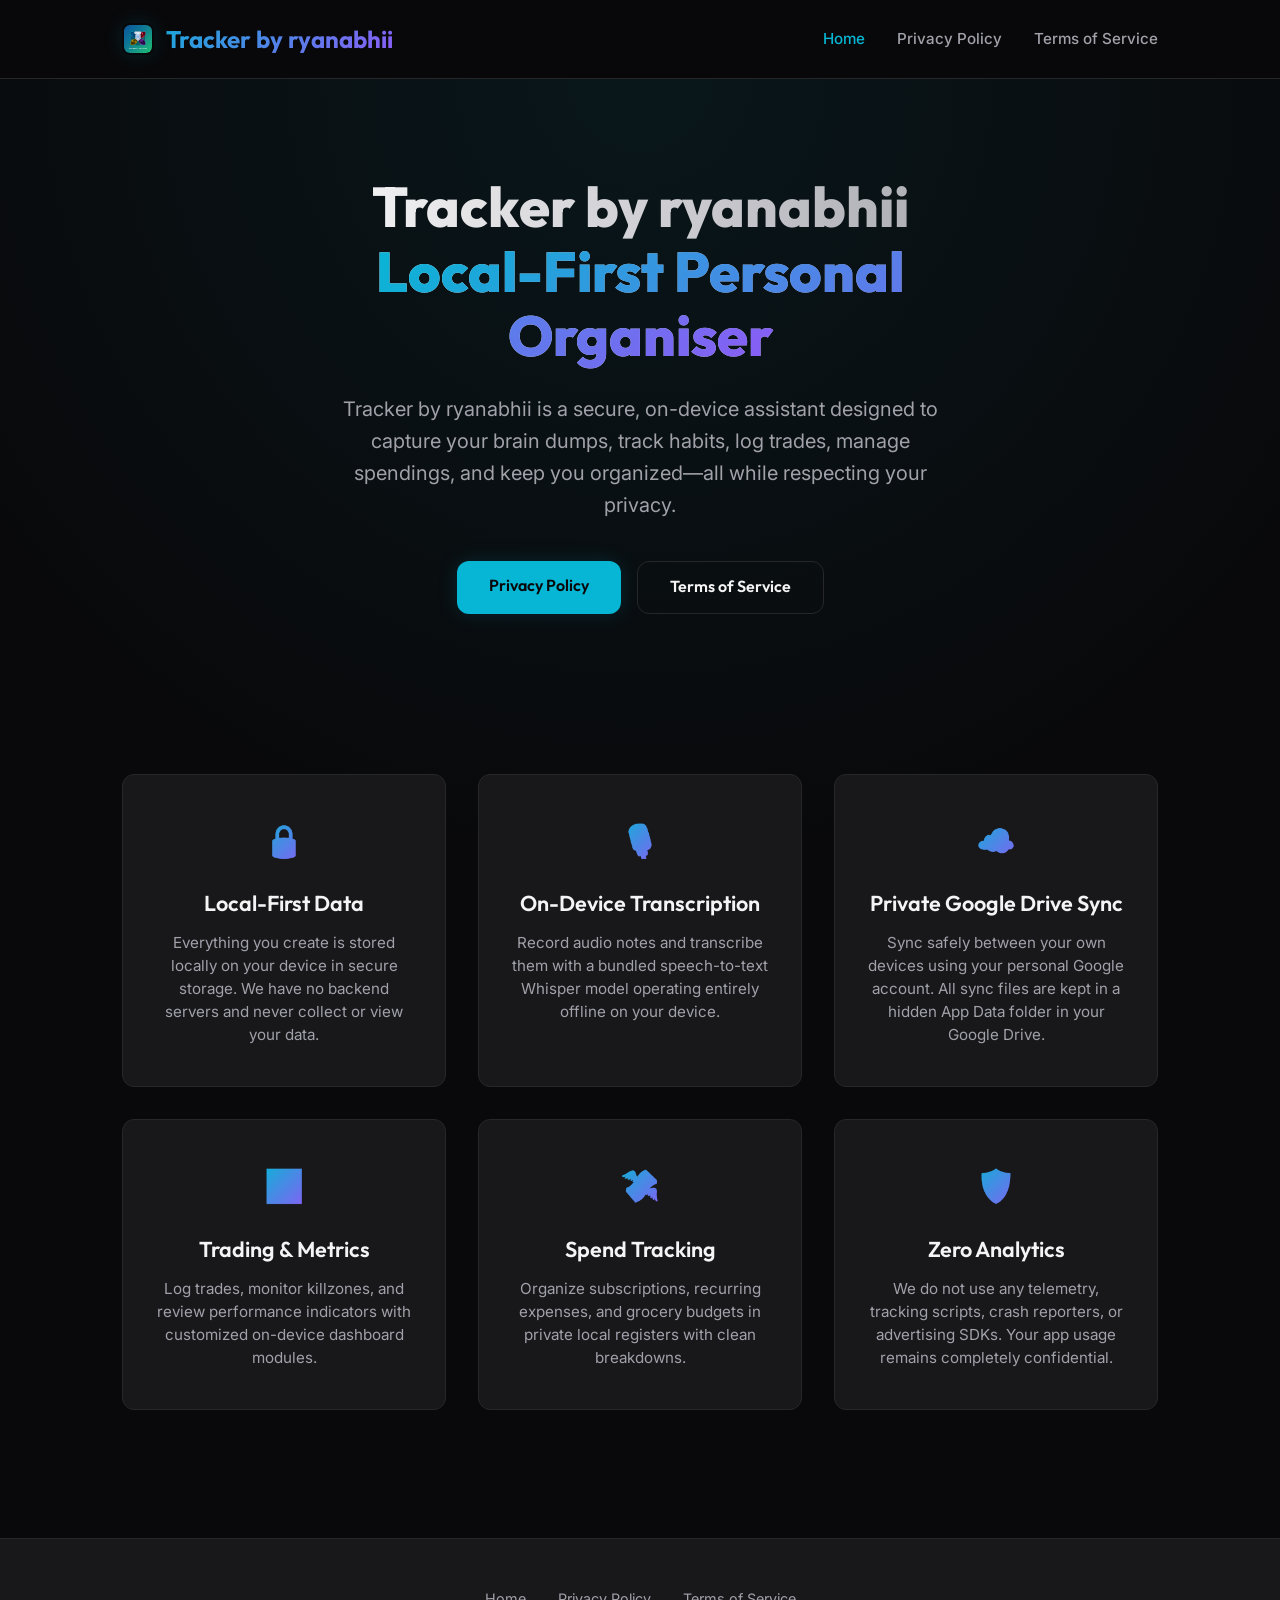
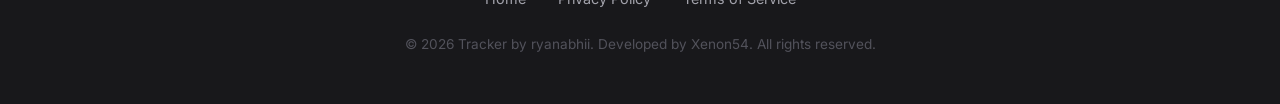
==== tracker_app/docs/index.html @ 332669ef "added website files" ====
<!DOCTYPE html>
<html lang="en">
<head>
  <meta charset="UTF-8">
  <meta name="viewport" content="width=device-width, initial-scale=1.0">
  <meta name="google-site-verification" content="19Z0WSGYQAw2_KnEivzGRIxZsdQXcJX0O51JEpqZapM" />
  <title>Tracker by ryanabhii — Local-First Personal Organiser</title>
  <meta name="description" content="Tracker by ryanabhii is a secure, local-first personal organiser. Track logs, trades, spending, voice notes, and more. Your data never leaves your device.">
  <link rel="stylesheet" href="style.css">
</head>
<body>

  <!-- Navigation -->
  <header>
    <div class="nav-container">
      <a href="index.html" class="logo">
        <img src="app_icon.svg" alt="Tracker by ryanabhii Logo" class="logo-img">
        Tracker by ryanabhii
      </a>
      <nav>
        <ul>
          <li><a href="index.html" class="active">Home</a></li>
          <li><a href="privacy.html">Privacy Policy</a></li>
          <li><a href="terms.html">Terms of Service</a></li>
        </ul>
      </nav>
    </div>
  </header>

  <!-- Hero Section -->
  <section class="hero">
    <div class="hero-content animate-fade-in">
      <h1>Tracker by ryanabhii<br><span>Local-First Personal Organiser</span></h1>
      <p class="tagline">
        Tracker by ryanabhii is a secure, on-device assistant designed to capture your brain dumps, track habits, log trades, manage spendings, and keep you organized—all while respecting your privacy.
      </p>
      <div class="cta-group">
        <a href="privacy.html" class="btn btn-primary">Privacy Policy</a>
        <a href="terms.html" class="btn btn-secondary">Terms of Service</a>
      </div>
    </div>

    <!-- Core App Features -->
    <div class="features">
      <div class="features-grid">
        
        <!-- Feature 1 -->
        <div class="feature-card">
          <div class="feature-icon">🔒</div>
          <h3>Local-First Data</h3>
          <p>Everything you create is stored locally on your device in secure storage. We have no backend servers and never collect or view your data.</p>
        </div>

        <!-- Feature 2 -->
        <div class="feature-card">
          <div class="feature-icon">🎙️</div>
          <h3>On-Device Transcription</h3>
          <p>Record audio notes and transcribe them with a bundled speech-to-text Whisper model operating entirely offline on your device.</p>
        </div>

        <!-- Feature 3 -->
        <div class="feature-card">
          <div class="feature-icon">☁️</div>
          <h3>Private Google Drive Sync</h3>
          <p>Sync safely between your own devices using your personal Google account. All sync files are kept in a hidden App Data folder in your Google Drive.</p>
        </div>

        <!-- Feature 4 -->
        <div class="feature-card">
          <div class="feature-icon">📈</div>
          <h3>Trading &amp; Metrics</h3>
          <p>Log trades, monitor killzones, and review performance indicators with customized on-device dashboard modules.</p>
        </div>

        <!-- Feature 5 -->
        <div class="feature-card">
          <div class="feature-icon">💸</div>
          <h3>Spend Tracking</h3>
          <p>Organize subscriptions, recurring expenses, and grocery budgets in private local registers with clean breakdowns.</p>
        </div>

        <!-- Feature 6 -->
        <div class="feature-card">
          <div class="feature-icon">🛡️</div>
          <h3>Zero Analytics</h3>
          <p>We do not use any telemetry, tracking scripts, crash reporters, or advertising SDKs. Your app usage remains completely confidential.</p>
        </div>

      </div>
    </div>
  </section>

  <!-- Footer -->
  <footer>
    <div class="footer-container">
      <div class="footer-links">
        <a href="index.html">Home</a>
        <a href="privacy.html">Privacy Policy</a>
        <a href="terms.html">Terms of Service</a>
      </div>
      <p class="copyright">&copy; 2026 Tracker by ryanabhii. Developed by Xenon54. All rights reserved.</p>
    </div>
  </footer>

</body>
</html>
---- tracker_app/docs/style.css ----
@import url('https://fonts.googleapis.com/css2?family=Inter:wght@300;400;500;600&family=Outfit:wght@400;500;600;700;800&display=swap');

:root {
  /* Colors */
  --bg-primary: #09090b;      /* AppColors.zinc950 */
  --bg-secondary: #18181b;    /* AppColors.zinc900 */
  --bg-card: #222226;
  --border-color: #27272a;    /* AppColors.zinc800 */
  --text-primary: #f4f4f5;    /* AppColors.zinc100 */
  --text-secondary: #a1a1aa;  /* AppColors.zinc400 */
  --accent-cyan: #06b6d4;     /* AppColors.cyan500 */
  --accent-cyan-hover: #22d3ee; /* AppColors.cyan400 */
  --accent-violet: #8b5cf6;   /* AppColors.violet500 */
  --accent-rose: #f43f5e;     /* AppColors.rose500 */
  --accent-gradient: linear-gradient(135deg, var(--accent-cyan), var(--accent-violet));
  --glow-shadow: 0 0 20px rgba(6, 182, 212, 0.15);

  /* Fonts */
  --font-headings: 'Outfit', sans-serif;
  --font-body: 'Inter', sans-serif;

  /* Spacing & Borders */
  --border-radius: 12px;
  --transition-speed: 0.3s;
}

* {
  box-sizing: border-box;
  margin: 0;
  padding: 0;
}

body {
  background-color: var(--bg-primary);
  color: var(--text-primary);
  font-family: var(--font-body);
  line-height: 1.6;
  -webkit-font-smoothing: antialiased;
  min-height: 100vh;
  display: flex;
  flex-direction: column;
}

/* Header & Navigation */
header {
  position: sticky;
  top: 0;
  z-index: 100;
  background: rgba(9, 9, 11, 0.8);
  backdrop-filter: blur(12px);
  -webkit-backdrop-filter: blur(12px);
  border-bottom: 1px solid var(--border-color);
}

.nav-container {
  max-width: 1100px;
  margin: 0 auto;
  padding: 1.25rem 2rem;
  display: flex;
  justify-content: space-between;
  align-items: center;
}

.logo {
  display: flex;
  align-items: center;
  gap: 0.75rem;
  font-family: var(--font-headings);
  font-size: 1.5rem;
  font-weight: 700;
  color: var(--text-primary);
  text-decoration: none;
  background: var(--accent-gradient);
  -webkit-background-clip: text;
  -webkit-text-fill-color: transparent;
}

.logo-img {
  width: 32px;
  height: 32px;
  border-radius: 8px;
  object-fit: contain;
  box-shadow: var(--glow-shadow);
}

nav ul {
  list-style: none;
  display: flex;
  gap: 2rem;
}

nav a {
  text-decoration: none;
  color: var(--text-secondary);
  font-weight: 500;
  font-size: 0.95rem;
  transition: color var(--transition-speed) ease;
}

nav a:hover, nav a.active {
  color: var(--accent-cyan);
}

/* Hero Section */
.hero {
  padding: 6rem 2rem 4rem 2rem;
  text-align: center;
  background: radial-gradient(circle at top, rgba(6, 182, 212, 0.08), transparent 50%);
  flex: 1 0 auto;
}

.hero-content {
  max-width: 800px;
  margin: 0 auto;
}

h1 {
  font-family: var(--font-headings);
  font-size: 3.5rem;
  font-weight: 800;
  line-height: 1.15;
  margin-bottom: 1.5rem;
  background: linear-gradient(to right, #ffffff, var(--text-secondary));
  -webkit-background-clip: text;
  -webkit-text-fill-color: transparent;
}

h1 span {
  background: var(--accent-gradient);
  -webkit-background-clip: text;
  -webkit-text-fill-color: transparent;
}

.tagline {
  font-size: 1.25rem;
  color: var(--text-secondary);
  margin-bottom: 2.5rem;
  max-width: 600px;
  margin-left: auto;
  margin-right: auto;
}

.cta-group {
  display: flex;
  justify-content: center;
  gap: 1rem;
  margin-bottom: 4rem;
  flex-wrap: wrap;
}

.btn {
  display: inline-block;
  padding: 0.8rem 2rem;
  border-radius: var(--border-radius);
  font-family: var(--font-headings);
  font-weight: 600;
  font-size: 1rem;
  text-decoration: none;
  transition: all var(--transition-speed) ease;
}

.btn-primary {
  background: var(--accent-cyan);
  color: var(--bg-primary);
  box-shadow: var(--glow-shadow);
}

.btn-primary:hover {
  background: var(--accent-cyan-hover);
  transform: translateY(-2px);
}

.btn-secondary {
  background: transparent;
  color: var(--text-primary);
  border: 1px solid var(--border-color);
}

.btn-secondary:hover {
  background: rgba(255, 255, 255, 0.05);
  border-color: var(--text-secondary);
  transform: translateY(-2px);
}

/* Features grid */
.features {
  padding: 4rem 2rem;
  max-width: 1100px;
  margin: 0 auto;
}

.features-grid {
  display: grid;
  grid-template-columns: repeat(auto-fit, minmax(280px, 1fr));
  gap: 2rem;
  margin-top: 2rem;
}

.feature-card {
  background-color: var(--bg-secondary);
  border: 1px solid var(--border-color);
  padding: 2.5rem 2rem;
  border-radius: var(--border-radius);
  transition: all var(--transition-speed) ease;
  position: relative;
  overflow: hidden;
}

.feature-card::before {
  content: '';
  position: absolute;
  top: 0;
  left: 0;
  width: 4px;
  height: 0;
  background: var(--accent-cyan);
  transition: height var(--transition-speed) ease;
}

.feature-card:hover {
  transform: translateY(-5px);
  border-color: rgba(6, 182, 212, 0.3);
  box-shadow: 0 10px 30px rgba(0, 0, 0, 0.3);
}

.feature-card:hover::before {
  height: 100%;
}

.feature-icon {
  font-size: 2rem;
  margin-bottom: 1.25rem;
  display: inline-block;
  background: var(--accent-gradient);
  -webkit-background-clip: text;
  -webkit-text-fill-color: transparent;
}

.feature-card h3 {
  font-family: var(--font-headings);
  font-size: 1.35rem;
  font-weight: 600;
  margin-bottom: 0.75rem;
  color: var(--text-primary);
}

.feature-card p {
  color: var(--text-secondary);
  font-size: 0.95rem;
  line-height: 1.5;
}

/* Content Pages (Privacy Policy, Terms of Service) */
.page-content {
  flex: 1 0 auto;
  max-width: 800px;
  margin: 0 auto;
  padding: 4rem 2rem;
}

.policy-card {
  background-color: var(--bg-secondary);
  border: 1px solid var(--border-color);
  padding: 3.5rem;
  border-radius: var(--border-radius);
  box-shadow: 0 4px 30px rgba(0, 0, 0, 0.1);
}

.policy-header {
  border-bottom: 1px solid var(--border-color);
  padding-bottom: 2rem;
  margin-bottom: 2.5rem;
}

.policy-header h1 {
  font-size: 2.5rem;
  margin-bottom: 0.5rem;
  background: var(--text-primary);
  -webkit-background-clip: unset;
  -webkit-text-fill-color: unset;
}

.policy-date {
  color: var(--accent-cyan);
  font-weight: 500;
  font-size: 0.95rem;
}

.policy-body h2 {
  font-family: var(--font-headings);
  font-size: 1.5rem;
  font-weight: 700;
  margin: 2.5rem 0 1rem 0;
  color: var(--text-primary);
  border-bottom: 1px solid rgba(255, 255, 255, 0.05);
  padding-bottom: 0.5rem;
}

.policy-body h3 {
  font-family: var(--font-headings);
  font-size: 1.2rem;
  font-weight: 600;
  margin: 1.5rem 0 0.75rem 0;
  color: var(--accent-cyan);
}

.policy-body p {
  color: var(--text-secondary);
  margin-bottom: 1.25rem;
  font-size: 1rem;
}

.policy-body ul {
  margin-bottom: 1.5rem;
  padding-left: 1.5rem;
  color: var(--text-secondary);
}

.policy-body li {
  margin-bottom: 0.5rem;
}

.policy-body blockquote {
  background: rgba(6, 182, 212, 0.05);
  border-left: 4px solid var(--accent-cyan);
  padding: 1.25rem 1.5rem;
  border-radius: 0 var(--border-radius) var(--border-radius) 0;
  margin: 1.5rem 0;
}

.policy-body blockquote p {
  margin-bottom: 0;
  color: var(--text-primary);
  font-weight: 500;
}

.policy-body a {
  color: var(--accent-cyan);
  text-decoration: none;
  transition: color var(--transition-speed) ease;
}

.policy-body a:hover {
  color: var(--accent-cyan-hover);
  text-decoration: underline;
}

/* Footer */
footer {
  background-color: var(--bg-secondary);
  border-top: 1px solid var(--border-color);
  padding: 3rem 2rem;
  text-align: center;
  flex-shrink: 0;
}

.footer-container {
  max-width: 1100px;
  margin: 0 auto;
  display: flex;
  flex-direction: column;
  align-items: center;
  gap: 1.5rem;
}

.footer-links {
  display: flex;
  gap: 2rem;
}

.footer-links a {
  color: var(--text-secondary);
  text-decoration: none;
  font-size: 0.9rem;
  transition: color var(--transition-speed) ease;
}

.footer-links a:hover {
  color: var(--accent-cyan);
}

.copyright {
  color: #52525b; /* AppColors.zinc600 */
  font-size: 0.85rem;
}

/* Animations */
@keyframes fadeInUp {
  from {
    opacity: 0;
    transform: translateY(20px);
  }
  to {
    opacity: 1;
    transform: translateY(0);
  }
}

.animate-fade-in {
  animation: fadeInUp 0.8s ease forwards;
}

/* Responsive adjustments */
@media (max-width: 768px) {
  h1 {
    font-size: 2.5rem;
  }
  .nav-container {
    flex-direction: column;
    gap: 1rem;
  }
  nav ul {
    gap: 1.25rem;
  }
  .policy-card {
    padding: 2rem 1.5rem;
  }
  .policy-header h1 {
    font-size: 2rem;
  }
}
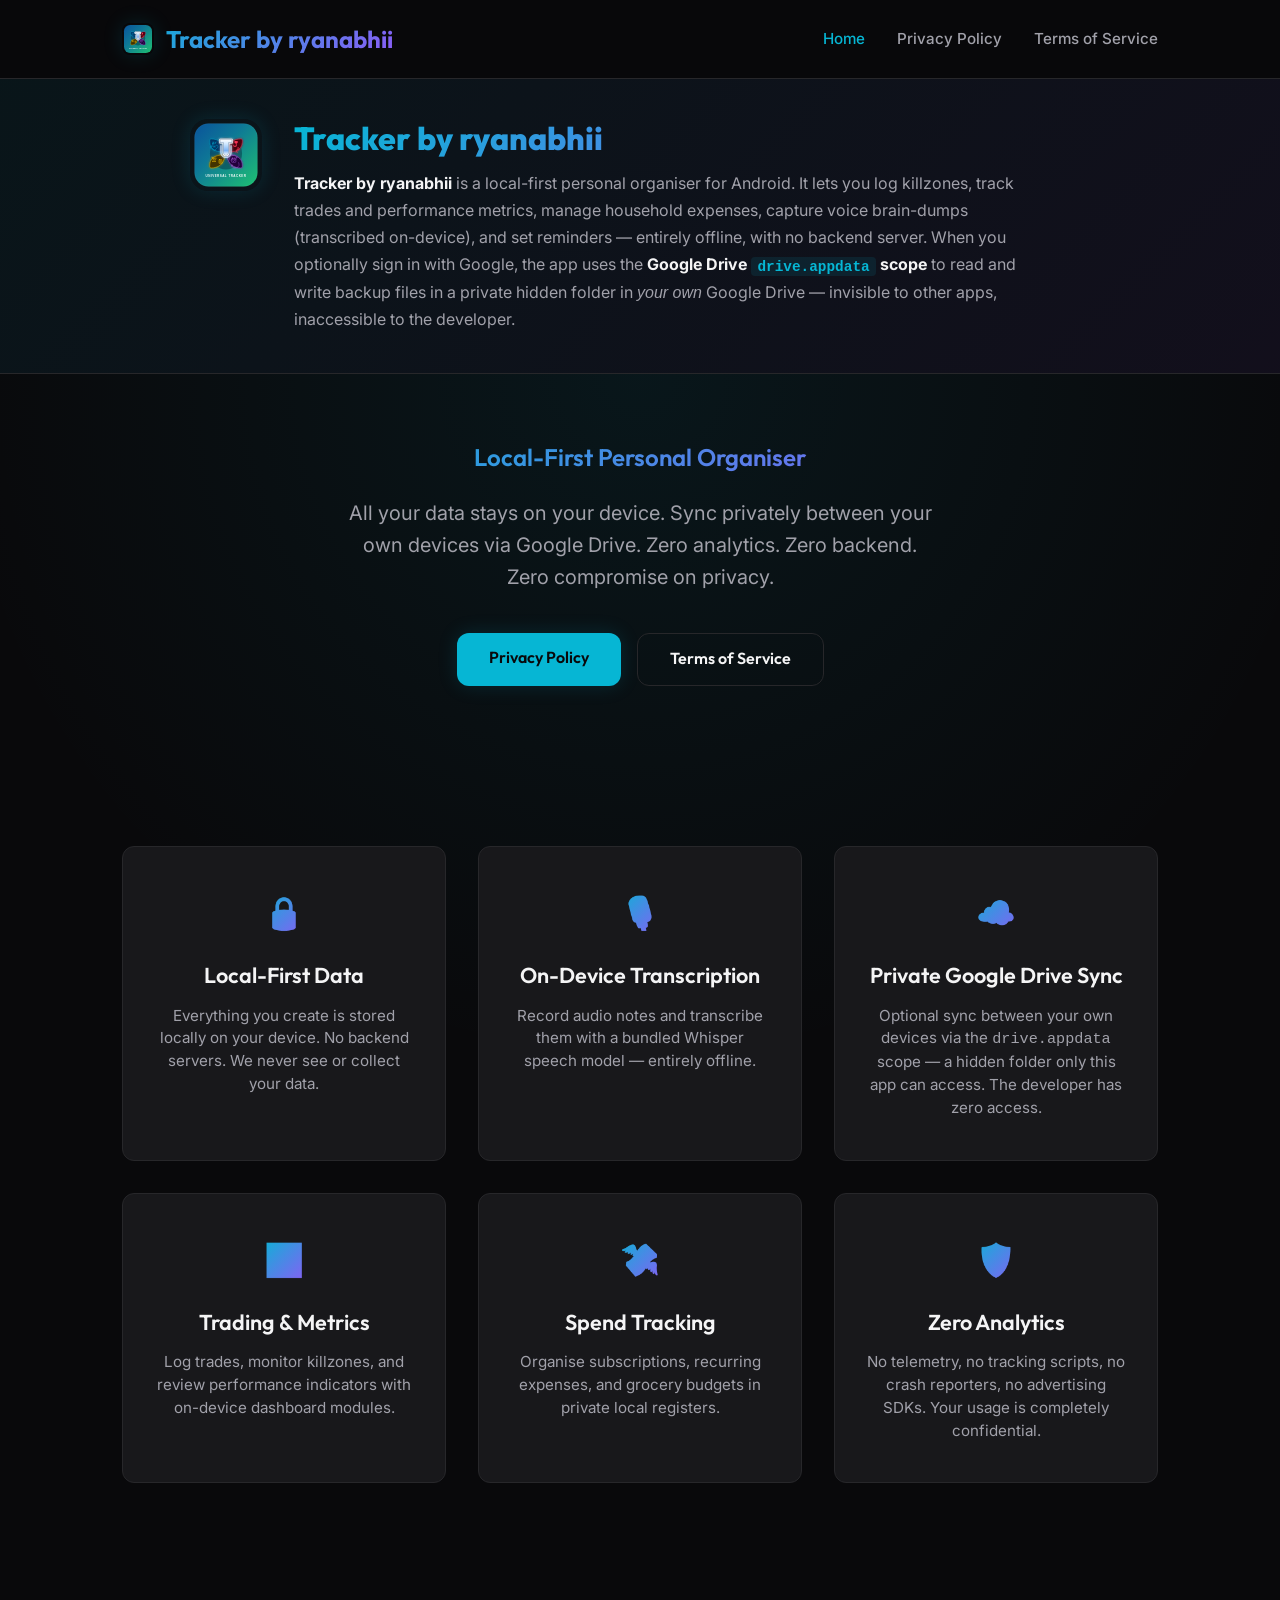
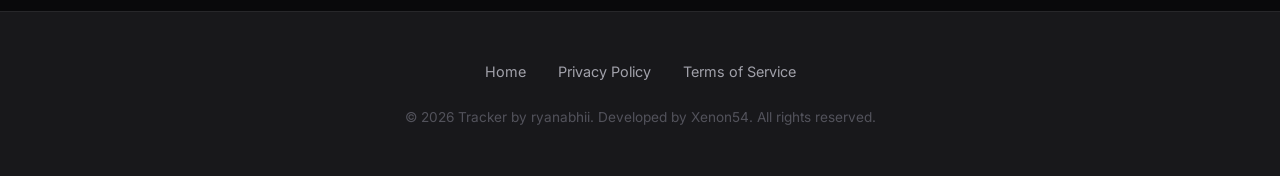
==== commit 36051b2a: "chaged docs directory and recycled keys" ====
--- a/tracker_app/docs/index.html
+++ b/tracker_app/docs/index.html
@@ -3,9 +3,23 @@
 <head>
   <meta charset="UTF-8">
   <meta name="viewport" content="width=device-width, initial-scale=1.0">
-  <meta name="google-site-verification" content="19Z0WSGYQAw2_KnEivzGRIxZsdQXcJX0O51JEpqZapM" />
-  <title>Tracker by ryanabhii — Local-First Personal Organiser</title>
-  <meta name="description" content="Tracker by ryanabhii is a secure, local-first personal organiser. Track logs, trades, spending, voice notes, and more. Your data never leaves your device.">
+
+  <!-- Primary title — must match GCP OAuth consent screen "App name" exactly -->
+  <title>Tracker by ryanabhii</title>
+
+  <!-- application-name meta — explicitly tells crawlers the app name -->
+  <meta name="application-name" content="Tracker by ryanabhii">
+
+  <!-- Description -->
+  <meta name="description" content="Tracker by ryanabhii is a local-first personal organiser for Android. Log killzones, track trades, manage spending, record voice notes, and sync privately via Google Drive.">
+
+  <!-- Open Graph tags — also scanned by Google's verification crawler -->
+  <meta property="og:type" content="website">
+  <meta property="og:url" content="https://tracker.freedev.app/">
+  <meta property="og:title" content="Tracker by ryanabhii">
+  <meta property="og:site_name" content="Tracker by ryanabhii">
+  <meta property="og:description" content="Tracker by ryanabhii is a local-first personal organiser for Android. Log killzones, track trades, manage spending, record voice notes, and sync privately via Google Drive.">
+
   <link rel="stylesheet" href="style.css">
 </head>
 <body>
@@ -27,68 +41,86 @@
     </div>
   </header>
 
-  <!-- Hero Section -->
-  <section class="hero">
-    <div class="hero-content animate-fade-in">
-      <h1>Tracker by ryanabhii<br><span>Local-First Personal Organiser</span></h1>
-      <p class="tagline">
-        Tracker by ryanabhii is a secure, on-device assistant designed to capture your brain dumps, track habits, log trades, manage spendings, and keep you organized—all while respecting your privacy.
-      </p>
-      <div class="cta-group">
-        <a href="privacy.html" class="btn btn-primary">Privacy Policy</a>
-        <a href="terms.html" class="btn btn-secondary">Terms of Service</a>
+  <!-- App identity + purpose — placed as the very first visible text block -->
+  <main>
+
+    <section class="app-identity">
+      <div class="identity-inner">
+        <img src="app_icon.svg" alt="Tracker by ryanabhii app icon" class="identity-icon">
+        <div class="identity-text">
+          <h1>Tracker by ryanabhii</h1>
+          <p class="identity-tagline">
+            <strong>Tracker by ryanabhii</strong> is a local-first personal organiser for Android.
+            It lets you log killzones, track trades and performance metrics, manage household
+            expenses, capture voice brain-dumps (transcribed on-device), and set reminders —
+            entirely offline, with no backend server. When you optionally sign in with Google,
+            the app uses the <strong>Google Drive <code>drive.appdata</code> scope</strong> to
+            read and write backup files in a private hidden folder in
+            <em>your own</em> Google Drive — invisible to other apps, inaccessible to the developer.
+          </p>
+        </div>
       </div>
-    </div>
+    </section>
 
-    <!-- Core App Features -->
-    <div class="features">
-      <div class="features-grid">
-        
-        <!-- Feature 1 -->
-        <div class="feature-card">
-          <div class="feature-icon">🔒</div>
-          <h3>Local-First Data</h3>
-          <p>Everything you create is stored locally on your device in secure storage. We have no backend servers and never collect or view your data.</p>
+    <!-- Hero Section -->
+    <section class="hero">
+      <div class="hero-content animate-fade-in">
+        <p class="subtitle">Local-First Personal Organiser</p>
+        <p class="tagline">
+          All your data stays on your device. Sync privately between your own devices via Google Drive.
+          Zero analytics. Zero backend. Zero compromise on privacy.
+        </p>
+        <div class="cta-group">
+          <a href="privacy.html" class="btn btn-primary">Privacy Policy</a>
+          <a href="terms.html" class="btn btn-secondary">Terms of Service</a>
         </div>
+      </div>
 
-        <!-- Feature 2 -->
-        <div class="feature-card">
-          <div class="feature-icon">🎙️</div>
-          <h3>On-Device Transcription</h3>
-          <p>Record audio notes and transcribe them with a bundled speech-to-text Whisper model operating entirely offline on your device.</p>
+      <!-- Feature grid -->
+      <div class="features">
+        <div class="features-grid">
+
+          <div class="feature-card">
+            <div class="feature-icon">🔒</div>
+            <h3>Local-First Data</h3>
+            <p>Everything you create is stored locally on your device. No backend servers. We never see or collect your data.</p>
+          </div>
+
+          <div class="feature-card">
+            <div class="feature-icon">🎙️</div>
+            <h3>On-Device Transcription</h3>
+            <p>Record audio notes and transcribe them with a bundled Whisper speech model — entirely offline.</p>
+          </div>
+
+          <div class="feature-card">
+            <div class="feature-icon">☁️</div>
+            <h3>Private Google Drive Sync</h3>
+            <p>Optional sync between your own devices via the <code>drive.appdata</code> scope — a hidden folder only this app can access. The developer has zero access.</p>
+          </div>
+
+          <div class="feature-card">
+            <div class="feature-icon">📈</div>
+            <h3>Trading &amp; Metrics</h3>
+            <p>Log trades, monitor killzones, and review performance indicators with on-device dashboard modules.</p>
+          </div>
+
+          <div class="feature-card">
+            <div class="feature-icon">💸</div>
+            <h3>Spend Tracking</h3>
+            <p>Organise subscriptions, recurring expenses, and grocery budgets in private local registers.</p>
+          </div>
+
+          <div class="feature-card">
+            <div class="feature-icon">🛡️</div>
+            <h3>Zero Analytics</h3>
+            <p>No telemetry, no tracking scripts, no crash reporters, no advertising SDKs. Your usage is completely confidential.</p>
+          </div>
+
         </div>
+      </div>
+    </section>
 
-        <!-- Feature 3 -->
-        <div class="feature-card">
-          <div class="feature-icon">☁️</div>
-          <h3>Private Google Drive Sync</h3>
-          <p>Sync safely between your own devices using your personal Google account. All sync files are kept in a hidden App Data folder in your Google Drive.</p>
-        </div>
-
-        <!-- Feature 4 -->
-        <div class="feature-card">
-          <div class="feature-icon">📈</div>
-          <h3>Trading &amp; Metrics</h3>
-          <p>Log trades, monitor killzones, and review performance indicators with customized on-device dashboard modules.</p>
-        </div>
-
-        <!-- Feature 5 -->
-        <div class="feature-card">
-          <div class="feature-icon">💸</div>
-          <h3>Spend Tracking</h3>
-          <p>Organize subscriptions, recurring expenses, and grocery budgets in private local registers with clean breakdowns.</p>
-        </div>
-
-        <!-- Feature 6 -->
-        <div class="feature-card">
-          <div class="feature-icon">🛡️</div>
-          <h3>Zero Analytics</h3>
-          <p>We do not use any telemetry, tracking scripts, crash reporters, or advertising SDKs. Your app usage remains completely confidential.</p>
-        </div>
-
-      </div>
-    </div>
-  </section>
+  </main>
 
   <!-- Footer -->
   <footer>
--- a/tracker_app/docs/style.css
+++ b/tracker_app/docs/style.css
@@ -101,9 +101,73 @@
   color: var(--accent-cyan);
 }
 
+/* App Identity Section — first visible block, clearly states app name & purpose */
+.app-identity {
+  background: linear-gradient(135deg, rgba(6, 182, 212, 0.07), rgba(139, 92, 246, 0.07));
+  border-bottom: 1px solid var(--border-color);
+  padding: 2.5rem 2rem;
+}
+
+.identity-inner {
+  max-width: 900px;
+  margin: 0 auto;
+  display: flex;
+  gap: 2rem;
+  align-items: flex-start;
+}
+
+.identity-icon {
+  width: 72px;
+  height: 72px;
+  border-radius: 18px;
+  flex-shrink: 0;
+  box-shadow: var(--glow-shadow);
+}
+
+.identity-text h1 {
+  font-family: var(--font-headings);
+  font-size: 2rem;
+  font-weight: 800;
+  margin-bottom: 0.75rem;
+  background: var(--accent-gradient);
+  -webkit-background-clip: text;
+  -webkit-text-fill-color: transparent;
+  line-height: 1.2;
+}
+
+.identity-tagline {
+  color: var(--text-secondary);
+  font-size: 1rem;
+  line-height: 1.7;
+  max-width: 760px;
+}
+
+.identity-tagline strong {
+  color: var(--text-primary);
+}
+
+.identity-tagline code {
+  background: rgba(6, 182, 212, 0.1);
+  color: var(--accent-cyan);
+  padding: 0.1rem 0.4rem;
+  border-radius: 4px;
+  font-size: 0.9em;
+}
+
+@media (max-width: 600px) {
+  .identity-inner {
+    flex-direction: column;
+    align-items: center;
+    text-align: center;
+  }
+  .identity-text h1 {
+    font-size: 1.6rem;
+  }
+}
+
 /* Hero Section */
 .hero {
-  padding: 6rem 2rem 4rem 2rem;
+  padding: 4rem 2rem 4rem 2rem;
   text-align: center;
   background: radial-gradient(circle at top, rgba(6, 182, 212, 0.08), transparent 50%);
   flex: 1 0 auto;
@@ -126,6 +190,16 @@
 }
 
 h1 span {
+  background: var(--accent-gradient);
+  -webkit-background-clip: text;
+  -webkit-text-fill-color: transparent;
+}
+
+.subtitle {
+  font-family: var(--font-headings);
+  font-size: 1.5rem;
+  font-weight: 600;
+  margin-bottom: 1.25rem;
   background: var(--accent-gradient);
   -webkit-background-clip: text;
   -webkit-text-fill-color: transparent;
